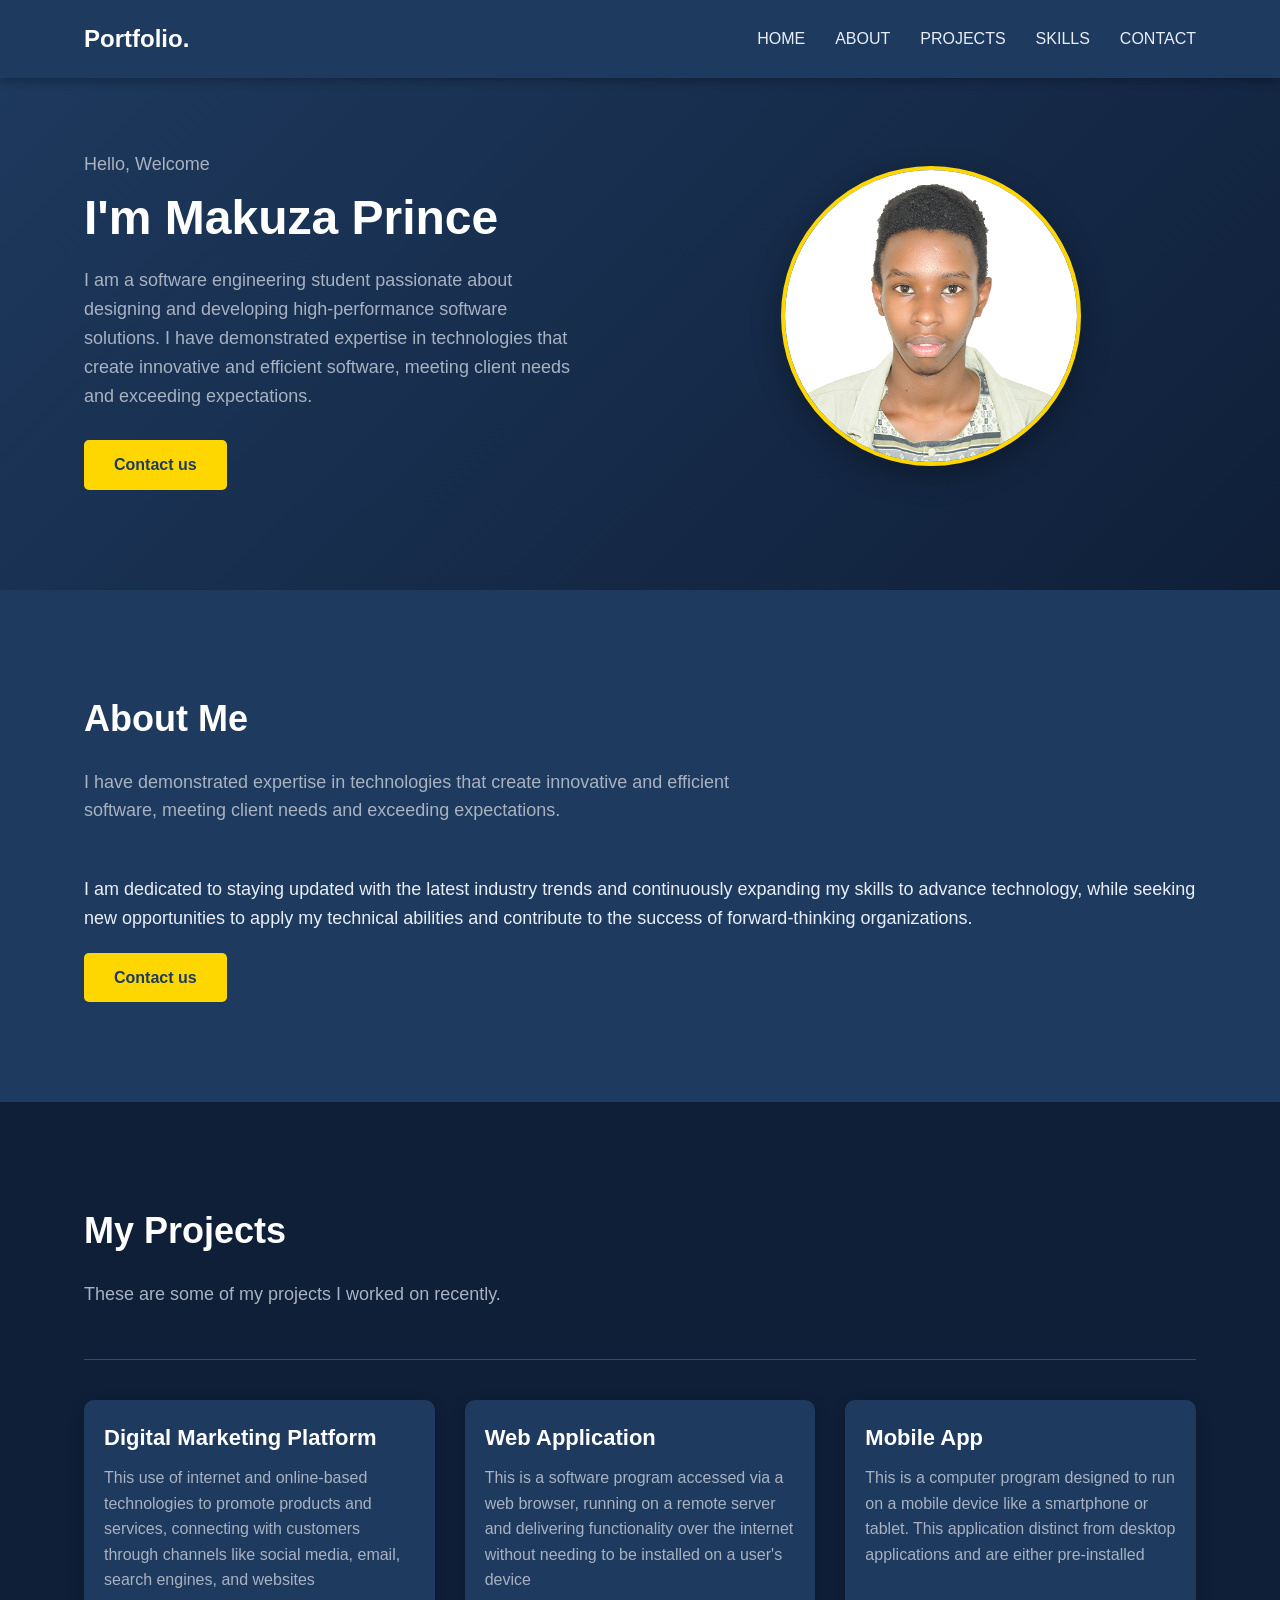
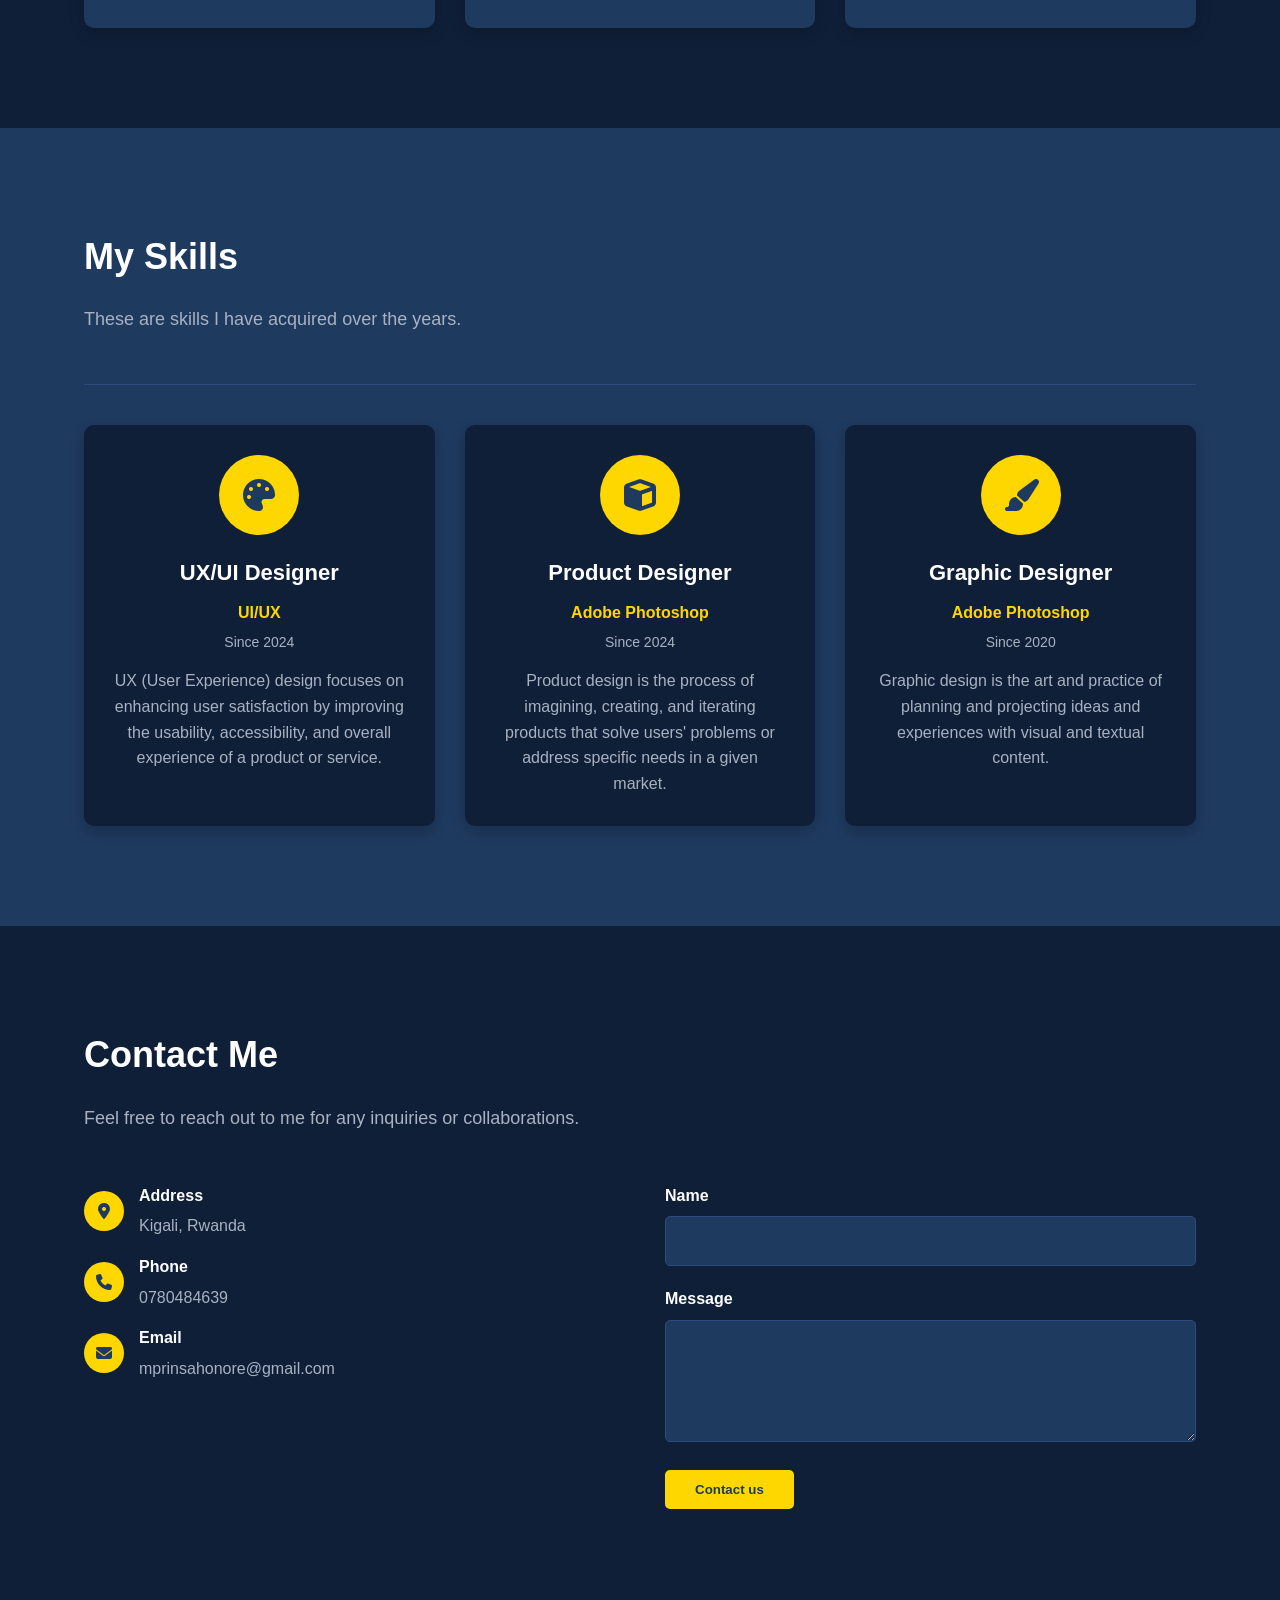
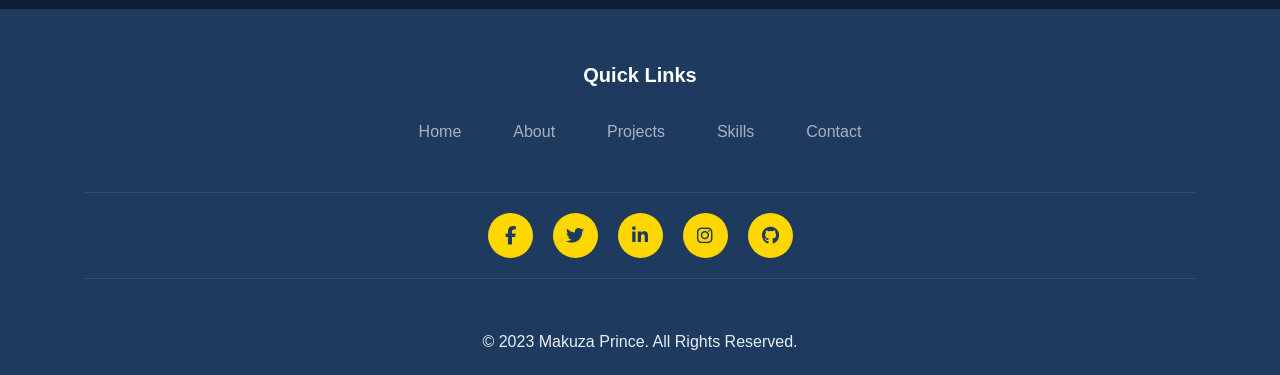
==== Portifolio/index.html @ 1e907df0 "commit1" ====
<!DOCTYPE html>
<html lang="en">
<head>
    <meta charset="UTF-8">
    <meta name="viewport" content="width=device-width, initial-scale=1.0">
    <title>Makuza Prince - Portfolio</title>
    <link rel="stylesheet" href="style.css">
    <link rel="stylesheet" href="https://cdnjs.cloudflare.com/ajax/libs/font-awesome/6.4.0/css/all.min.css">
</head>
<body>
    <!-- Header & Navigation -->
    <header>
        <div class="container">
            <nav>
                <div class="logo">Portfolio.</div>
                <ul class="nav-links">
                    <li><a href="#home">HOME</a></li>
                    <li><a href="#about">ABOUT</a></li>
                    <li><a href="#projects">PROJECTS</a></li>
                    <li><a href="#skills">SKILLS</a></li>
                    <li><a href="#contact">CONTACT</a></li>
                </ul>
                <div class="mobile-menu">
                    <span></span>
                    <span></span>
                    <span></span>
                </div>
            </nav>
        </div>
    </header>

    <!-- Hero Section -->
    <section class="hero" id="home">
        <div class="container">
            <div class="hero-content">
                <div class="hero-text">
                    <p class="greeting">Hello, Welcome</p>
                    <h1 class="name">I'm Makuza Prince</h1>
                    <p class="description">
                        I am a software engineering student passionate about designing and developing high-performance software solutions. I have demonstrated expertise in technologies that create innovative and efficient software, meeting client needs and exceeding expectations.
                    </p>
                    <a href="#contact" class="btn">Contact us</a>
                </div>
                <div class="hero-image">
                    <img src="Photo.jpg" alt="Makuza Prince" class="profile-image">
                </div>
            </div>
        </div>
    </section>

    <!-- About Section -->
    <section class="about" id="about">
        <div class="container">
            <h2 class="section-title">About Me</h2>
            <p class="section-subtitle">
                I have demonstrated expertise in technologies that create innovative and efficient software, meeting client needs and exceeding expectations. 
            </p>
            <div class="about-content">
                <div class="about-text">
                    <p>
                        I am dedicated to staying updated with the latest industry trends and continuously expanding my skills to advance technology, while seeking new opportunities to apply my technical abilities and contribute to the success of forward-thinking organizations.    
                    </p>
                    <a href="#contact" class="btn">Contact us</a>
            </div>
        </div>
    </section>

    <!-- Projects Section -->
    <section class="projects" id="projects">
        <div class="container">
            <h2 class="section-title">My Projects</h2>
            <p class="section-subtitle">
                These are some of my projects I worked on recently.
            </p>
            <div class="divider"></div>
            <div class="projects-grid">
                <div class="project-card">
                    <div class="project-content">
                        <h3 class="project-title">Digital Marketing Platform</h3>
                        <p class="project-description">
                            This use of internet and online-based technologies to promote products and services, connecting with customers through channels like social media, email, search engines, and websites
                        </p>
                    </div>
                </div>
                <div class="project-card">
                    <div class="project-content">
                        <h3 class="project-title">Web Application</h3>
                        <p class="project-description">
                            This is a software program accessed via a web browser, running on a remote server and delivering functionality over the internet without needing to be installed on a user's device    
                        </p>
                    </div>
                </div>
                <div class="project-card">
                    <div class="project-content">
                        <h3 class="project-title">Mobile App</h3>
                        <p class="project-description">
                            This is a computer program designed to run on a mobile device like a smartphone or tablet. This application distinct from desktop applications and are either pre-installed    
                        </p>
                    </div>
                </div>
            </div>
        </div>
    </section>

    <!-- Skills Section -->
    <section class="skills" id="skills">
        <div class="container">
            <h2 class="section-title">My Skills</h2>
            <p class="section-subtitle">
                These are skills I have acquired over the years.
            </p>
            <div class="divider"></div>
            <div class="skills-grid">
                <div class="skill-card">
                    <div class="skill-icon">
                        <i class="fas fa-palette"></i>
                    </div>
                    <div class="skill-content">
                        <h3 class="skill-title">UX/UI Designer</h3>
                        <div class="skill-company">UI/UX</div>
                        <div class="skill-date">Since 2024 </div>
                        <p class="skill-description">
                            UX (User Experience) design focuses on enhancing user satisfaction by improving the usability, accessibility, and overall experience of a product or service. 
                        </p>
                    </div>
                </div>
                <div class="skill-card">
                    <div class="skill-icon">
                        <i class="fas fa-cube"></i>
                    </div>
                    <div class="skill-content">
                        <h3 class="skill-title">Product Designer</h3>
                        <div class="skill-company">Adobe Photoshop</div>
                        <div class="skill-date">Since 2024</div>
                        <p class="skill-description">
                            Product design is the process of imagining, creating, and iterating products that solve users' problems or address specific needs in a given market.
                         </p>
                    </div>
                </div>
                <div class="skill-card">
                    <div class="skill-icon">
                        <i class="fas fa-paint-brush"></i>
                    </div>
                    <div class="skill-content">
                        <h3 class="skill-title">Graphic Designer</h3>
                        <div class="skill-company">Adobe Photoshop</div>
                        <div class="skill-date">Since 2020</div>
                        <p class="skill-description">
                            Graphic design is the art and practice of planning and projecting ideas and experiences with visual and textual content.
                        </p>
                    </div>
                </div>
            </div>
        </div>
    </section>

    <!-- Contact Section -->
    <section class="contact" id="contact">
        <div class="container">
            <h2 class="section-title">Contact Me</h2>
            <p class="section-subtitle">
                Feel free to reach out to me for any inquiries or collaborations.    
            </p>
            <div class="contact-content">
                <div class="contact-info">
                    <div class="contact-details">
                        <div class="contact-item">
                            <div class="contact-icon">
                                <i class="fas fa-map-marker-alt"></i>
                            </div>
                            <div class="contact-text">
                                <h4>Address</h4>
                                <p>Kigali, Rwanda</p>
                            </div>
                        </div>
                        <div class="contact-item">
                            <div class="contact-icon">
                                <i class="fas fa-phone"></i>
                            </div>
                            <div class="contact-text">
                                <h4>Phone</h4>
                                <p>0780484639</p>
                            </div>
                        </div>
                        <div class="contact-item">
                            <div class="contact-icon">
                                <i class="fas fa-envelope"></i>
                            </div>
                            <div class="contact-text">
                                <h4>Email</h4>
                                <p>mprinsahonore@gmail.com</p>
                            </div>
                        </div>
                    </div>
                </div>
                <div class="contact-form">
                    <form>
                        <div class="form-group">
                            <label for="name">Name</label>
                            <input type="text" id="name" required>
                        </div>
                        <div class="form-group">
                            <label for="message">Message</label>
                            <textarea id="message" rows="5" required></textarea>
                        </div>
                        <button type="submit" class="btn">Contact us</button>
                    </form>
                </div>
            </div>
        </div>
    </section>

    <!-- Footer -->
    <footer>
        <div class="container">
            <div class="footer-content">
                <div class="footer-links">
                    <h4>Quick Links</h4>
                    <ul>
                        <a href="#home">Home</a>
                        <a href="#about">About</a>
                        <a href="#projects">Projects</a>
                        <a href="#skills">Skills</a>
                        <a href="#contact">Contact</a>
                    </ul>
                </div>
            </div>
            <div class="social-media">
                <a href="#" class="social-icon">
                    <i class="fab fa-facebook-f"></i>
                </a>
                <a href="#" class="social-icon">
                    <i class="fab fa-twitter"></i>
                </a>
                <a href="#" class="social-icon">
                    <i class="fab fa-linkedin-in"></i>
                </a>
                <a href="#" class="social-icon">
                    <i class="fab fa-instagram"></i>
                </a>
                <a href="#" class="social-icon">
                    <i class="fab fa-github"></i>
                </a>
            </div>
            <div class="copyright">
                <p>&copy; 2023 Makuza Prince. All Rights Reserved.</p>
            </div>
        </div>
    </footer>

    <script src="script.js"></script>
</body>
</html>
---- Portifolio/style.css ----
/* Reset and Base Styles */
* {
    margin: 0;
    padding: 0;
    box-sizing: border-box;
    font-family: 'Segoe UI', Tahoma, Geneva, Verdana, sans-serif;
}

:root {
    --primary: #1e3a5f;
    --secondary: #ffd700;
    --accent: #ff6b6b;
    --light: #2d4b7c;
    --dark: #0f1f38;
    --gray: #a8b2c1;
}

html {
    scroll-behavior: smooth;
}

body {
    background-color: #0f1f38;
    color: #e8eef7;
    line-height: 1.6;
}

.container {
    width: 90%;
    max-width: 1200px;
    margin: 0 auto;
    padding: 0 20px;
}

section {
    padding: 100px 0;
}

.section-title {
    font-size: 36px;
    margin-bottom: 20px;
    color: #ffffff;
    position: relative;
    display: inline-block;
}

/* Remove underline from section titles */
.section-title::after {
    display: none;
}

.section-subtitle {
    font-size: 18px;
    color: var(--gray);
    margin-bottom: 50px;
    max-width: 700px;
}

.divider {
    height: 1px;
    background: #2d4b7c;
    margin: 40px 0;
}

.btn {
    display: inline-block;
    background-color: var(--secondary);
    color: #1e3a5f;
    padding: 12px 30px;
    border-radius: 5px;
    text-decoration: none;
    font-weight: 600;
    transition: all 0.3s;
    border: none;
    cursor: pointer;
}

.btn:hover {
    background-color: #ffed4a;
    transform: translateY(-3px);
}

/* Header & Navigation */
header {
    background-color: #1e3a5f;
    box-shadow: 0 2px 10px rgba(0, 0, 0, 0.3);
    position: fixed;
    width: 100%;
    top: 0;
    z-index: 1000;
}

nav {
    display: flex;
    justify-content: space-between;
    align-items: center;
    padding: 20px 0;
}

.logo {
    font-size: 24px;
    font-weight: 700;
    color: #ffffff;
}

.nav-links {
    display: flex;
    list-style: none;
}

.nav-links li {
    margin-left: 30px;
}

.nav-links a {
    text-decoration: none;
    color: #e8eef7;
    font-weight: 500;
    transition: color 0.3s;
}

.nav-links a:hover {
    color: var(--secondary);
}

.mobile-menu {
    display: none;
    flex-direction: column;
    cursor: pointer;
}

.mobile-menu span {
    width: 25px;
    height: 3px;
    background: #e8eef7;
    margin: 3px 0;
    transition: 0.3s;
}

/* Hero Section */
.hero {
    padding: 150px 0 100px;
    background: linear-gradient(135deg, #1e3a5f 0%, #0f1f38 100%);
}

.hero-content {
    display: flex;
    align-items: center;
    justify-content: space-between;
}

.hero-text {
    flex: 1;
    padding-right: 50px;
}

.greeting {
    font-size: 18px;
    color: var(--gray);
    margin-bottom: 10px;
}

.name {
    font-size: 48px;
    font-weight: 700;
    color: #ffffff;
    margin-bottom: 20px;
    line-height: 1.2;
}

.description {
    font-size: 18px;
    color: #a8b2c1;
    margin-bottom: 30px;
    max-width: 500px;
}

.hero-image {
    flex: 1;
    text-align: center;
}

/* Circle frame for profile image */
.profile-image {
    width: 300px;
    height: 300px;
    border-radius: 50%;
    object-fit: cover;
    border: 4px solid var(--secondary);
    box-shadow: 0 10px 30px rgba(0, 0, 0, 0.3);
}

/* About Section */
.about {
    background-color: #1e3a5f;
}

.about-content {
    display: flex;
    align-items: center;
    gap: 50px;
}

.about-text {
    flex: 1;
}

.about-text p {
    margin-bottom: 20px;
    font-size: 18px;
    color: #e8eef7;
}

.about-image {
    flex: 1;
    text-align: center;
}

/* Circle frame for about image */
.about-image-real {
    width: 400px;
    height: 400px;
    border-radius: 50%;
    object-fit: cover;
    border: 4px solid var(--secondary);
    box-shadow: 0 10px 30px rgba(0, 0, 0, 0.3);
}

/* Projects Section */
.projects {
    background-color: #0f1f38;
}

.projects-grid {
    display: grid;
    grid-template-columns: repeat(auto-fit, minmax(300px, 1fr));
    gap: 30px;
}

.project-card {
    background: #1e3a5f;
    border-radius: 10px;
    overflow: hidden;
    box-shadow: 0 5px 15px rgba(0, 0, 0, 0.2);
    transition: transform 0.3s;
}

.project-card:hover {
    transform: translateY(-10px);
}

.project-image {
    height: 200px;
    background-color: #2d4b7c;
    display: flex;
    align-items: center;
    justify-content: center;
    color: #a8b2c1;
    font-weight: 600;
}

.project-content {
    padding: 20px;
}

.project-title {
    font-size: 22px;
    margin-bottom: 10px;
    color: #ffffff;
}

.project-description {
    color: #a8b2c1;
    margin-bottom: 15px;
}

/* Skills Section */
.skills {
    background-color: #1e3a5f;
}

.skills-grid {
    display: grid;
    grid-template-columns: repeat(auto-fit, minmax(300px, 1fr));
    gap: 30px;
}

.skill-card {
    background: #0f1f38;
    border-radius: 10px;
    overflow: hidden;
    box-shadow: 0 5px 15px rgba(0, 0, 0, 0.2);
    transition: transform 0.3s;
    text-align: center;
    padding: 30px 20px;
}

.skill-card:hover {
    transform: translateY(-10px);
}

.skill-icon {
    width: 80px;
    height: 80px;
    background: var(--secondary);
    color: #1e3a5f;
    border-radius: 50%;
    display: flex;
    align-items: center;
    justify-content: center;
    margin: 0 auto 20px;
    font-size: 32px;
}

.skill-content {
    padding: 0 10px;
}

.skill-title {
    font-size: 22px;
    margin-bottom: 10px;
    color: #ffffff;
}

.skill-company {
    font-size: 16px;
    color: var(--secondary);
    margin-bottom: 5px;
    font-weight: 600;
}

.skill-date {
    font-size: 14px;
    color: var(--gray);
    margin-bottom: 15px;
}

.skill-description {
    color: #a8b2c1;
    line-height: 1.6;
}

/* Contact Section */
.contact {
    background-color: #0f1f38;
}

.contact-content {
    display: flex;
    gap: 50px;
}

.contact-info {
    flex: 1;
}

.contact-info h3 {
    font-size: 24px;
    margin-bottom: 20px;
    color: #ffffff;
}

.contact-info p {
    margin-bottom: 30px;
    color: #a8b2c1;
}

.contact-details {
    margin-bottom: 30px;
}

.contact-item {
    display: flex;
    align-items: center;
    margin-bottom: 15px;
}

.contact-icon {
    width: 40px;
    height: 40px;
    background: var(--secondary);
    color: #1e3a5f;
    border-radius: 50%;
    display: flex;
    align-items: center;
    justify-content: center;
    margin-right: 15px;
}

.contact-text h4 {
    font-size: 16px;
    margin-bottom: 5px;
    color: #ffffff;
}

.contact-text p {
    color: #a8b2c1;
    margin: 0;
}

.contact-form {
    flex: 1;
}

.form-group {
    margin-bottom: 20px;
}

.form-group label {
    display: block;
    margin-bottom: 8px;
    font-weight: 600;
    color: #ffffff;
}

.form-group input,
.form-group textarea {
    width: 100%;
    padding: 15px;
    border: 1px solid #2d4b7c;
    border-radius: 5px;
    font-size: 16px;
    background-color: #1e3a5f;
    color: #e8eef7;
    transition: border-color 0.3s;
}

.form-group input:focus,
.form-group textarea:focus {
    border-color: var(--secondary);
    outline: none;
}

/* Footer */
footer {
    background: #1e3a5f;
    color: #e8eef7;
    padding: 50px 0 20px;
}

.footer-content {
    display: flex;
    justify-content: space-between;
    margin-bottom: 40px;
    align-items: flex-start;
}

.footer-about {
    max-width: 400px;
}

.footer-logo {
    font-size: 24px;
    font-weight: 700;
    margin-bottom: 15px;
    color: #ffffff;
}

/* Quick Links Section - Centered and well-adjusted */
.footer-links {
    text-align: center;
    width: 100%;
    margin: 0 auto;
}

.footer-links h4 {
    font-size: 20px;
    margin-bottom: 20px;
    color: #ffffff;
    position: relative;
    display: inline-block;
}

.footer-links ul {
    list-style: none;
    display: flex;
    justify-content: center;
    flex-wrap: wrap;
    gap: 20px;
    margin: 0;
    padding: 0;
}

.footer-links li {
    margin-bottom: 0;
}

.footer-links a {
    color: #a8b2c1;
    text-decoration: none;
    transition: all 0.3s;
    font-size: 16px;
    padding: 8px 16px;
    border-radius: 5px;
    display: inline-block;
}

.footer-links a:hover {
    color: var(--secondary);
    background-color: rgba(255, 215, 0, 0.1);
    transform: translateY(-2px);
}

/* Update footer content alignment for better centering */
.footer-content {
    display: flex;
    justify-content: space-between;
    margin-bottom: 40px;
    align-items: flex-start;
    text-align: left; /* Keep other sections left-aligned */
}

/* Ensure the footer links section takes proper space */
.footer-links {
    flex: 1;
    display: flex;
    flex-direction: column;
    align-items: center;
}

/* Responsive adjustments */
@media (max-width: 768px) {
    .footer-links ul {
        gap: 15px;
    }
    
    .footer-links a {
        padding: 6px 12px;
        font-size: 14px;
    }
    
    .footer-content {
        flex-direction: column;
        gap: 30px;
        text-align: center;
    }
    
    .footer-links {
        order: -1; /* Move quick links to top on mobile */
        margin-bottom: 20px;
    }
}

@media (max-width: 480px) {
    .footer-links ul {
        flex-direction: column;
        gap: 10px;
    }
    
    .footer-links a {
        width: 200px;
        text-align: center;
    }
}

.social-media {
    display: flex;
    justify-content: center;
    gap: 20px;
    margin-bottom: 30px;
    padding: 20px 0;
    border-top: 1px solid #2d4b7c;
    border-bottom: 1px solid #2d4b7c;
}

.social-icon {
    width: 45px;
    height: 45px;
    background: var(--secondary);
    color: #1e3a5f;
    border-radius: 50%;
    display: flex;
    align-items: center;
    justify-content: center;
    text-decoration: none;
    transition: all 0.3s;
    font-size: 18px;
}

.social-icon:hover {
    background: #ffed4a;
    transform: translateY(-3px);
}

.copyright {
    text-align: center;
    padding-top: 20px;
}

/* Responsive Design */
@media (max-width: 768px) {
    .hero-content,
    .about-content,
    .contact-content {
        flex-direction: column;
    }

    .hero-text {
        padding-right: 0;
        margin-bottom: 40px;
        text-align: center;
    }

    .nav-links {
        display: none;
        flex-direction: column;
        position: absolute;
        top: 70px;
        left: 0;
        width: 100%;
        background: #1e3a5f;
        box-shadow: 0 5px 10px rgba(0, 0, 0, 0.3);
        padding: 20px;
    }

    .nav-links.active {
        display: flex;
    }

    .nav-links li {
        margin: 10px 0;
    }

    .mobile-menu {
        display: flex;
    }

    .section-title {
        font-size: 28px;
    }

    .name {
        font-size: 36px;
    }

    .footer-content {
        flex-direction: column;
        gap: 30px;
        text-align: center;
    }

    .footer-links ul {
        align-items: center;
    }

    .footer-contact {
        text-align: center;
    }

    .profile-image {
        width: 250px;
        height: 250px;
    }

    .about-image-real {
        width: 300px;
        height: 300px;
    }

    .social-media {
        gap: 15px;
    }

    .social-icon {
        width: 40px;
        height: 40px;
        font-size: 16px;
    }
}
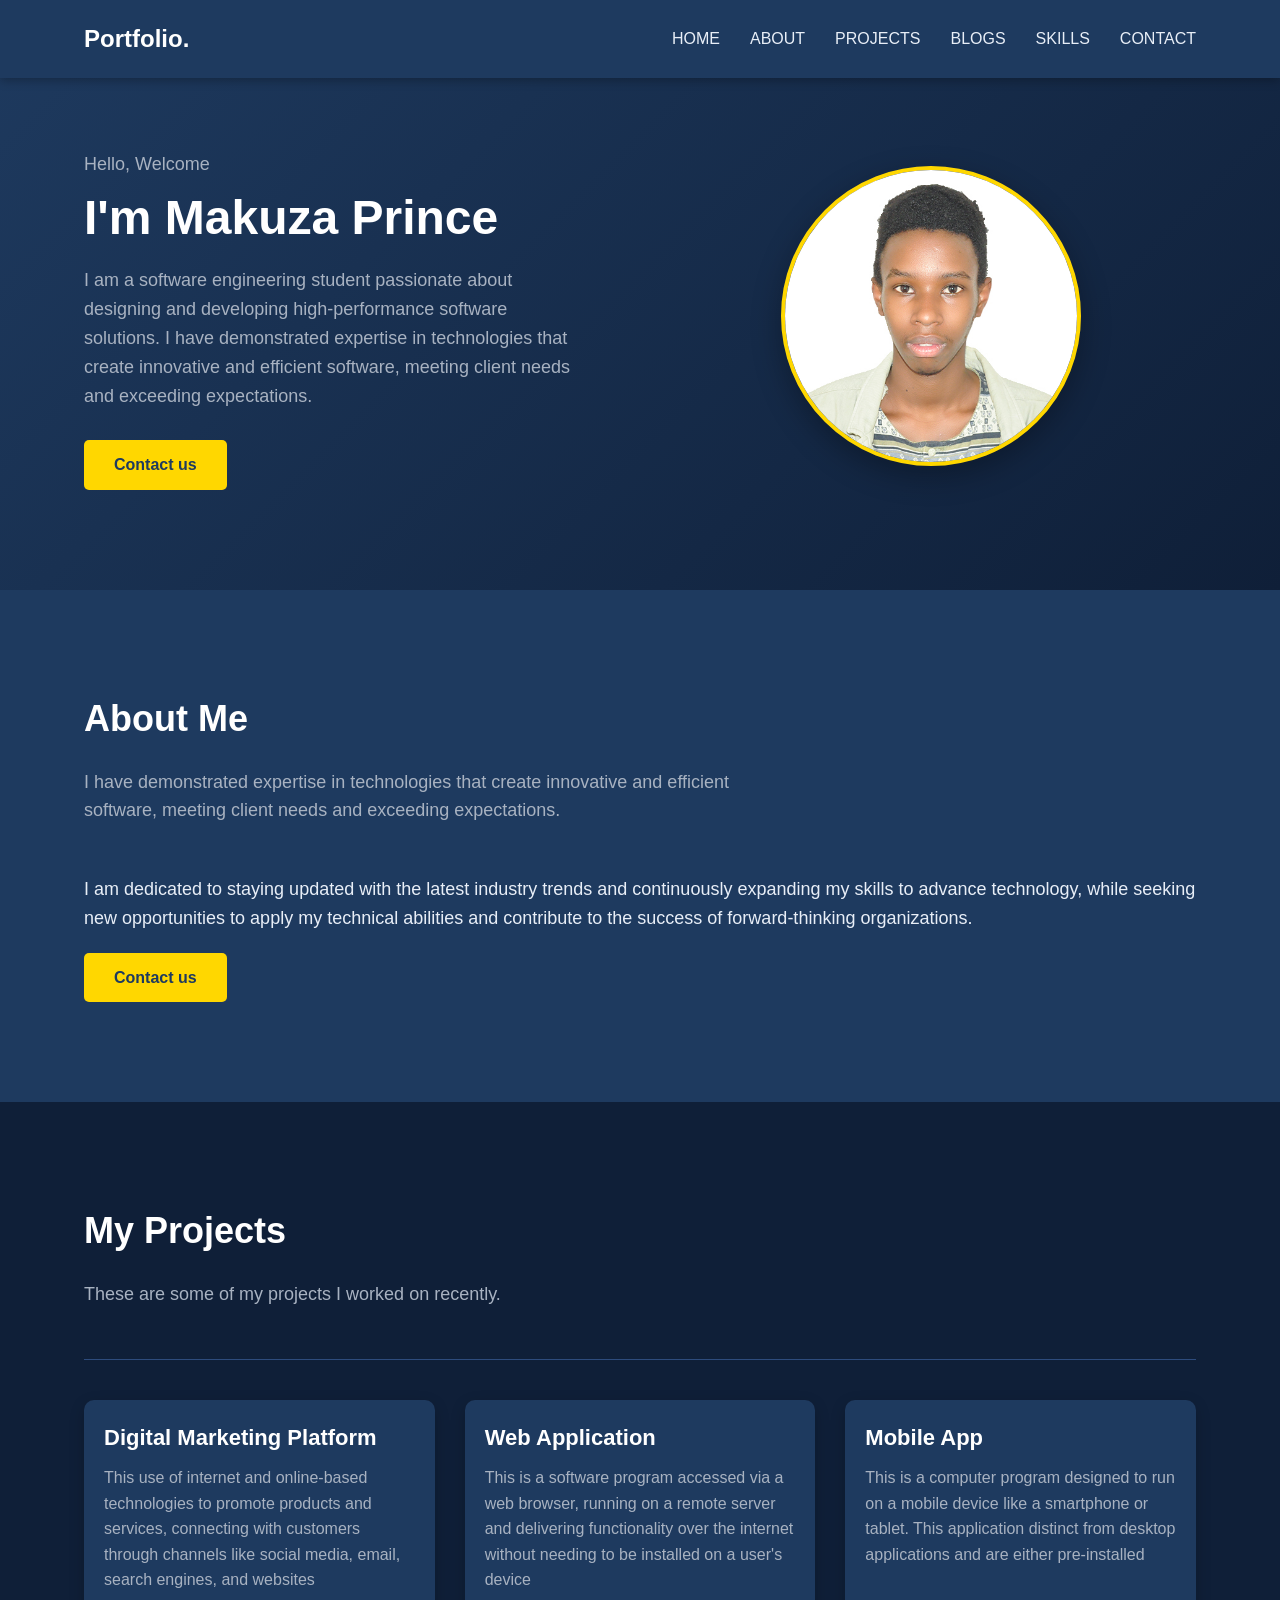
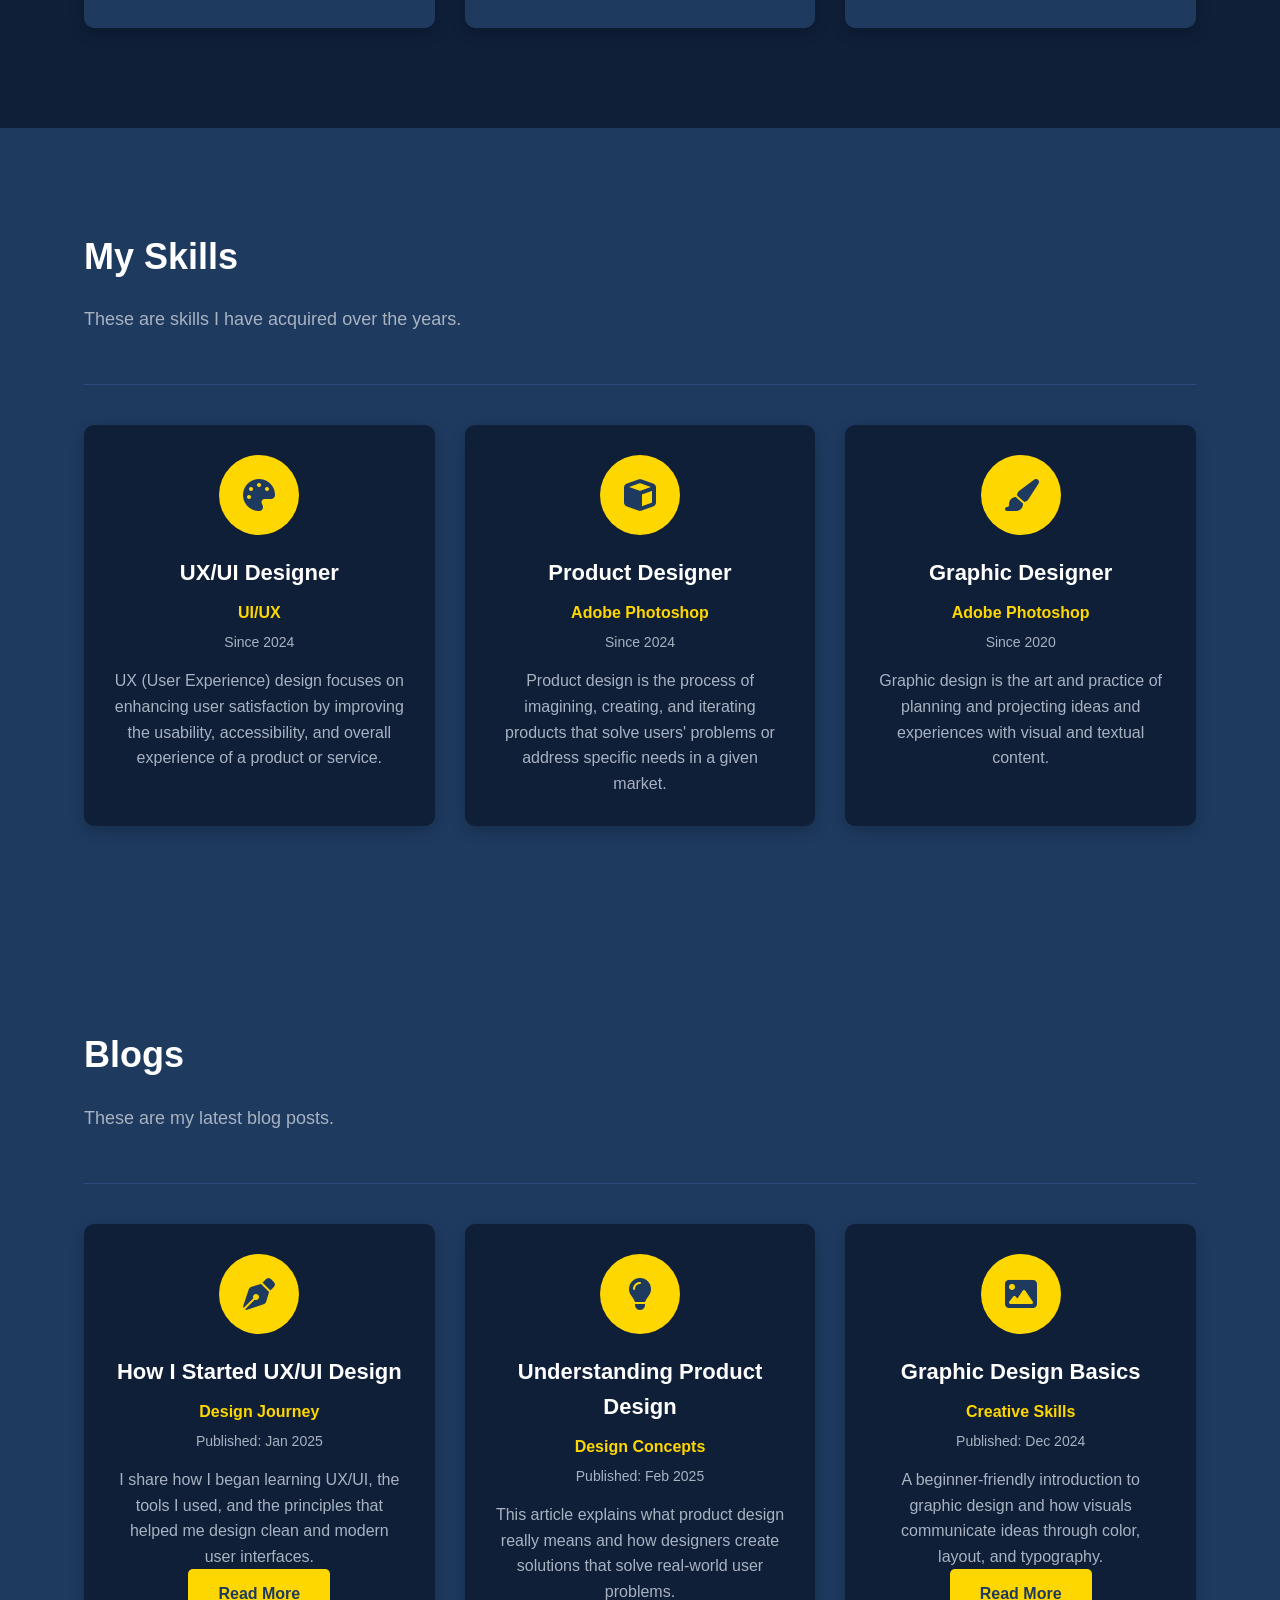
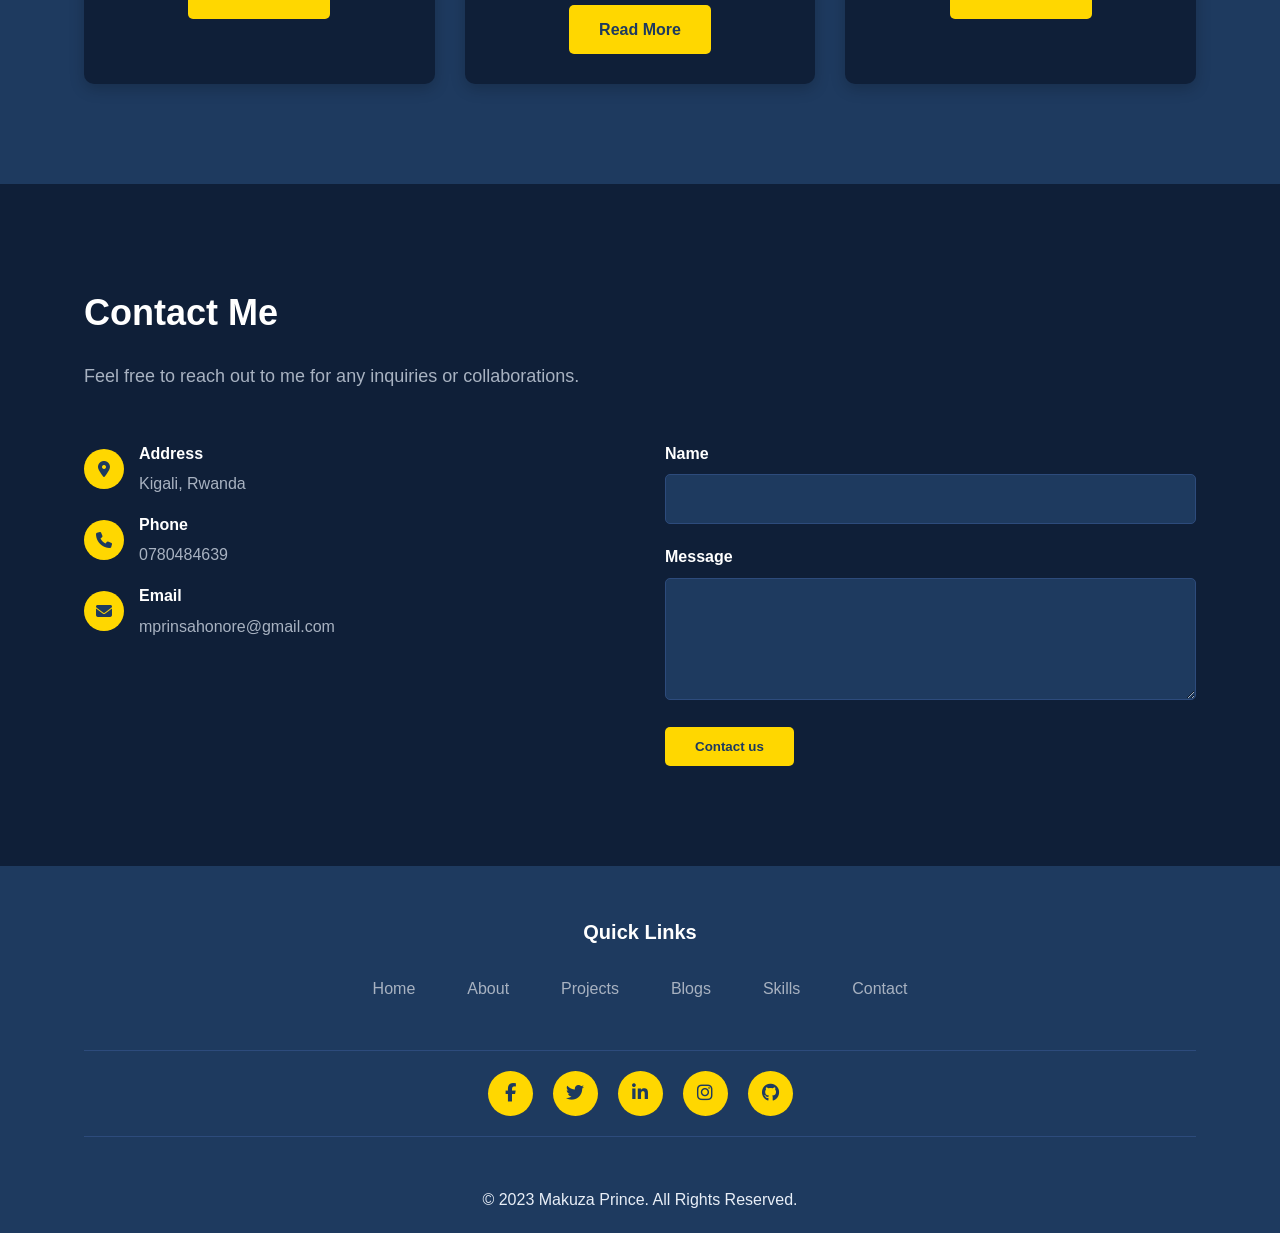
==== commit fcafeb0e: "Add blog section with three posts Added a new blog section with three blog posts, including titles, " ====
--- a/Portifolio/index.html
+++ b/Portifolio/index.html
@@ -17,6 +17,7 @@
                     <li><a href="#home">HOME</a></li>
                     <li><a href="#about">ABOUT</a></li>
                     <li><a href="#projects">PROJECTS</a></li>
+                    <li><a href="#blog">BLOGS</a></li>
                     <li><a href="#skills">SKILLS</a></li>
                     <li><a href="#contact">CONTACT</a></li>
                 </ul>
@@ -154,6 +155,70 @@
         </div>
     </section>
 
+    <!-- Blog Section -->
+<section class="skills" id="blog">
+    <div class="container">
+        <h2 class="section-title">Blogs</h2>
+        <p class="section-subtitle">
+            These are my latest blog posts.
+        </p>
+        <div class="divider"></div>
+
+        <div class="skills-grid">
+
+            <!-- Blog 1 -->
+            <div class="skill-card">
+                <div class="skill-icon">
+                    <i class="fas fa-pen-nib"></i>
+                </div>
+                <div class="skill-content">
+                    <h3 class="skill-title">How I Started UX/UI Design</h3>
+                    <div class="skill-company">Design Journey</div>
+                    <div class="skill-date">Published: Jan 2025</div>
+                    <p class="skill-description">
+                        I share how I began learning UX/UI, the tools I used, and the principles that helped me design clean and modern user interfaces.
+                    </p>
+                    <a href="#" class="btn blog-btn">Read More</a>
+                </div>
+            </div>
+
+            <!-- Blog 2 -->
+            <div class="skill-card">
+                <div class="skill-icon">
+                    <i class="fas fa-lightbulb"></i>
+                </div>
+                <div class="skill-content">
+                    <h3 class="skill-title">Understanding Product Design</h3>
+                    <div class="skill-company">Design Concepts</div>
+                    <div class="skill-date">Published: Feb 2025</div>
+                    <p class="skill-description">
+                        This article explains what product design really means and how designers create solutions that solve real-world user problems.
+                    </p>
+                    <a href="#" class="btn blog-btn">Read More</a>
+                </div>
+            </div>
+
+            <!-- Blog 3 -->
+            <div class="skill-card">
+                <div class="skill-icon">
+                    <i class="fas fa-image"></i>
+                </div>
+                <div class="skill-content">
+                    <h3 class="skill-title">Graphic Design Basics</h3>
+                    <div class="skill-company">Creative Skills</div>
+                    <div class="skill-date">Published: Dec 2024</div>
+                    <p class="skill-description">
+                        A beginner-friendly introduction to graphic design and how visuals communicate ideas through color, layout, and typography.
+                    </p>
+                    <a href="#" class="btn blog-btn">Read More</a>
+                </div>
+            </div>
+
+        </div>
+    </div>
+</section>
+
+
     <!-- Contact Section -->
     <section class="contact" id="contact">
         <div class="container">
@@ -220,6 +285,7 @@
                         <a href="#home">Home</a>
                         <a href="#about">About</a>
                         <a href="#projects">Projects</a>
+                        <a href="#blog">Blogs</a>
                         <a href="#skills">Skills</a>
                         <a href="#contact">Contact</a>
                     </ul>
@@ -250,4 +316,4 @@
 
     <script src="script.js"></script>
 </body>
-</html>+</html>
